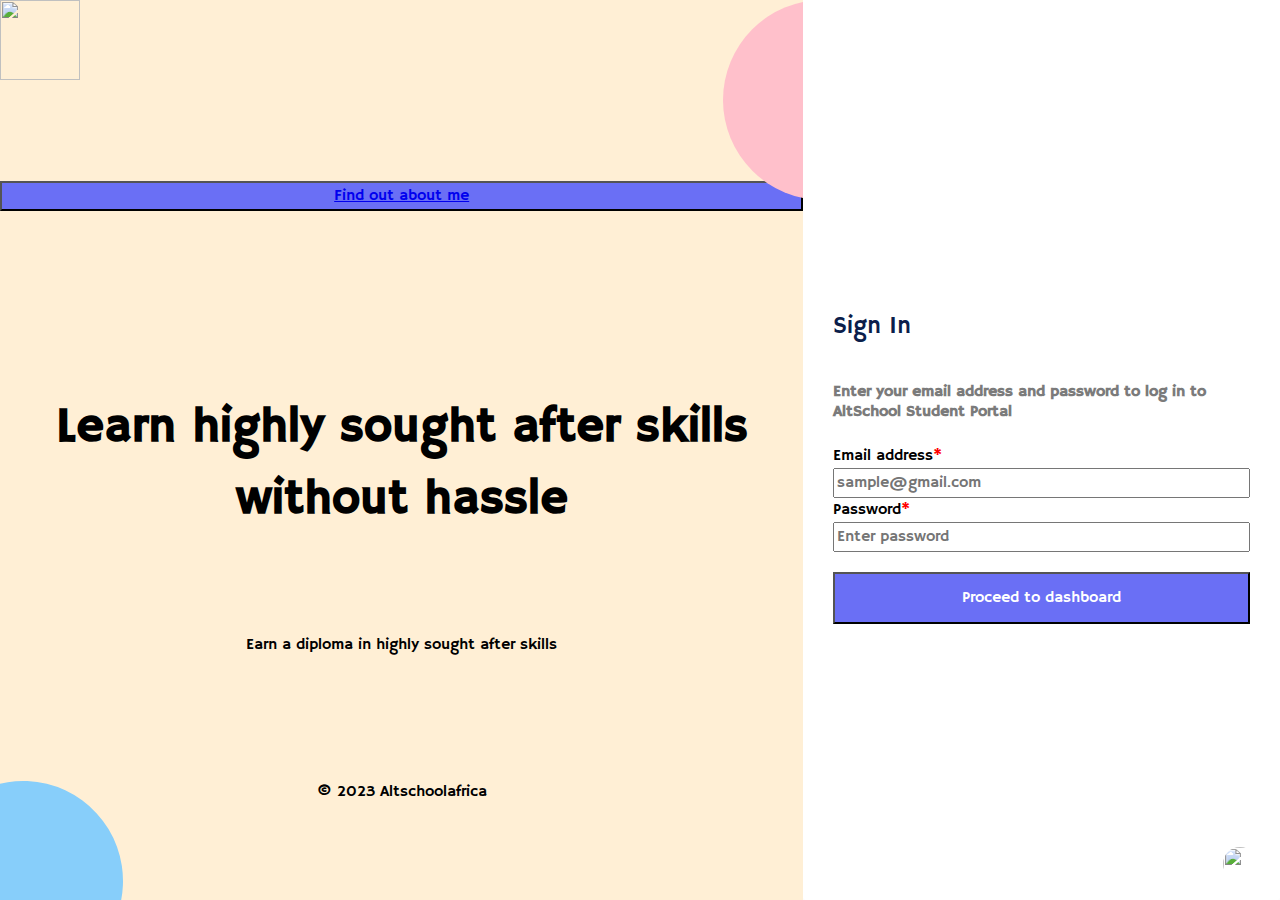
==== apply.html @ dd9a755b "first commit" ====
<!DOCTYPE html>
<html lang="en">
<head>
    <meta charset="UTF-8">
    <meta name="viewport" content="width=device-width, initial-scale=1.0">
    <link rel="stylesheet" href="style.css" />
    <link rel="preconnect" href="https://fonts.googleapis.com">
<link rel="preconnect" href="https://fonts.gstatic.com" crossorigin>
<link href="https://fonts.googleapis.com/css2?family=Hammersmith+One&display=swap" rel="stylesheet">
    <title>Document</title>
</head>
<body>
    <main>
        <div class="about-section">
            <img src="altschool logo.png" class="logo"/>
            <button about-me><a href="about.html">Find out about me</a></button>
            <div class="circle1"></div>
            <h1>Learn highly sought after skills without hassle</h1>
            <p>Earn a diploma in highly sought after skills</p>
    <footer>    
        <div class="icons">
            <img src="icons8-facebook-30.png" alt="">
            <img src="icons8-instagram-24.png" alt="">
            <img src="icons8-twitter-24.png" alt="">
            <img src="icons8-youtube-48.png" alt="">
        </div>
            <p> &copy 2023 Altschoolafrica</p>
            <div class="circle2"></div>
        
    </footer>
</div>
    <section>
        <div class="signin-section">
             <h2>Sign In</h2>
            <h4>Enter your email address and password to log in to AltSchool Student Portal</h4>
            <form action="">
                <p>Email address</p>
                <input type="text" placeholder="sample@gmail.com"/>
            
                <p>Password</p>
                <input type="password"/ placeholder="Enter password">
            </form>
            <button class="form-btn">Proceed to dashboard</button>
            <img src="messageicon.webp" class="msg-icon" alt="" />
        </div>
    
</body>
</html>
---- style.css ----
*,
*::before,
*::after {
  box-sizing: border-box;
}
* {
  margin: 0;
}
@font-face {
  font-family: Roboto;
  src: url("/fonts/roboto-regular.woff2") format("woff2");
}
body {
  line-height: 1.5;
  -webkit-font-smoothing: antialiased;
  font-family: "Hammersmith One", sans-serif;
}
img,
picture,
video,
canvas,
svg {
  display: block;
  max-width: 100%;
  object-fit: cover;
}
input,
button,
textarea,
select {
  font: inherit;
}
p,
h1,
h2,
h3,
h4,
h5,
h6 {
  overflow-wrap: break-word;
}
li {
  list-style: none;
}
#root,
#__next {
  isolation: isolate;
}
.logo {
  width: 80px;
  height: 80px;
}
main {
  display: flex;
  height: 100vh;
  position: relative;
}
.about-section {
  display: flex;
  flex-direction: column;
  justify-content: space-between;
  position: relative;
  background-color: papayawhip;
  overflow: hidden;
}

.signin-section,
.apply-section {
  margin-top: 0;
  display: flex;
  flex-direction: column;
  height: 100vh;
  justify-content: center;
  border-radius: 4px;
  box-shadow: rgba(0, 0, 0, 0.03) 0px 30px 60px;
  background: rgb(255, 255, 255);
  padding: 30px 30px 15px;
}
.about-section h1 {
  text-align: center;
  font-size: 3rem;
  font-family: "Hammersmith One", sans-serif;
  margin-top: 100px;
}
.about-section p {
  text-align: center;
  margin-block-start: 1em;
  margin-block-end: 1em;
  
}
footer {
  display: flex;
  flex-direction: column;
  align-items: center;
  margin-bottom: 5rem;
  position: relative;
}
.icons {
  display: flex;
  gap: 15px;
  margin-bottom: 10px;
}
section {
  height: 100vh;
}
.msg-icon {
  position: absolute;
  width: 54px;
  height: 54px;
  margin-inline-start: auto;
  border-radius: 30px;
  border-color:solid blue ;
  padding: 10px;
  color: white;
  right: 1vw;
  bottom: 1vh;
}
h4 {
  margin-block-start: 1.33em;
  margin-block-end: 1.33em;
  margin-inline-start: 0px;
  margin-inline-end: 0px;
}
.help {
  margin-top: 20px;
  position: relative;
}
button {
  width: 100%;
  margin-top: 20px;
  background-color: rgb(106, 111, 245);
  color: rgb(255, 255, 255);
}
.about-me {
  padding: 12px;
  align-items: center;
  margin-top: 20px;
}
.help :nth-child(3) {
  text-align: center;
  margin-top: 20px;
}
.circle1 {
  width: 200px;
  height: 200px;
  position: absolute;
  left: 90%;
  border-radius: 50%;
  border-bottom-color: transparent;
  border-left-color: transparent;
  transform: rotate(225deg);
  background-color: pink;
}
.circle2 {
  width: 200px;
  height: 200px;
  position: absolute;
  border-radius: 50%;
  border-bottom-color: transparent;
  border-left-color: transparent;
  left: -6vw;
  top: 3vh;
  background-color: lightskyblue;
  transform: rotate(-20deg);
}
.signin-section h2 {
  font-size: 2rem;
  font-family: "Hammersmith One", sans-serif;
  color: rgb(11, 30, 75);
  line-height: 30px;
  margin-bottom: 10px;
  font-weight: 500;
  display: block;
  font-size: 1.5em;
  margin-block-start: 0.83em;
  margin-block-end: 0.83em;
  margin-inline-start: 0px;
  margin-inline-end: 0px;
}
.signin-section h4 {
  font-size: 1rem;
  font-family: "Hammersmith One", sans-serif;
  color: rgb(123, 123, 123);
  line-height: 20px;
  margin-bottom: 25px;
  display: block;
  margin-block-start: 1.33em;
  margin-block-end: 1.33em;
  margin-inline-start: 0px;
  margin-inline-end: 0px;
}
label,
input {
  display: block;
}
input {
  display: inline;
  width: 100%;
}
form p::after,
label::after {
  display: inline;
  content: "*";
  color: red;
}
.apply-form {
  display: grid;
  grid-template-columns: repeat(2, 0.5fr);
  gap: 10px; 
  
}
.apply-section {
  width: 50vw;
  margin-top: 0;
  padding-top: 0;
}
.aboutMe-section {
  padding: 10px;
  margin-top: 0;
  min-height: 90vh;
  align-items: center;
  border-radius: 4px;
  box-shadow: rgba(0, 0, 0, 0.03) 0px 30px 60px;
  background: rgb(255, 255, 255);
  padding: 30px 30px 15px;
  width: 50vw;
  margin-inline-start: 20vw;
}
.form-btn {
  background: rgb(106, 111, 245);
  padding: 12px;
  color: white;
}
@media (max-width: 1024px) {
  .about-section {
    display: none;
  }
  .apply-form {
    display: flex;
    flex-direction: column;
  }
}
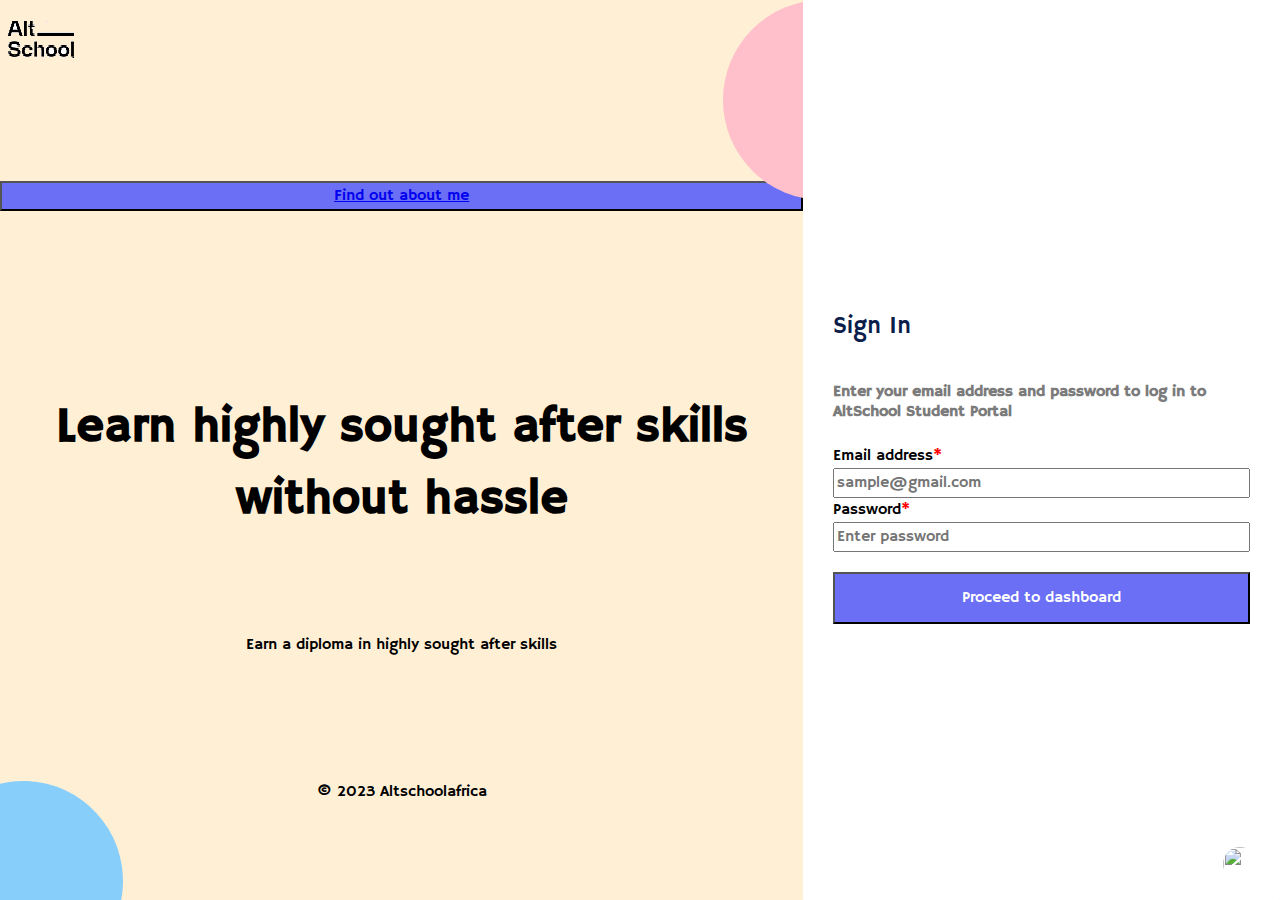
==== commit c297693c: "changed the logo" ====
--- a/apply.html
+++ b/apply.html
@@ -12,7 +12,7 @@
 <body>
     <main>
         <div class="about-section">
-            <img src="altschool logo.png" class="logo"/>
+            <img src="images/altschool logo.png" class="logo"/>
             <button about-me><a href="about.html">Find out about me</a></button>
             <div class="circle1"></div>
             <h1>Learn highly sought after skills without hassle</h1>
